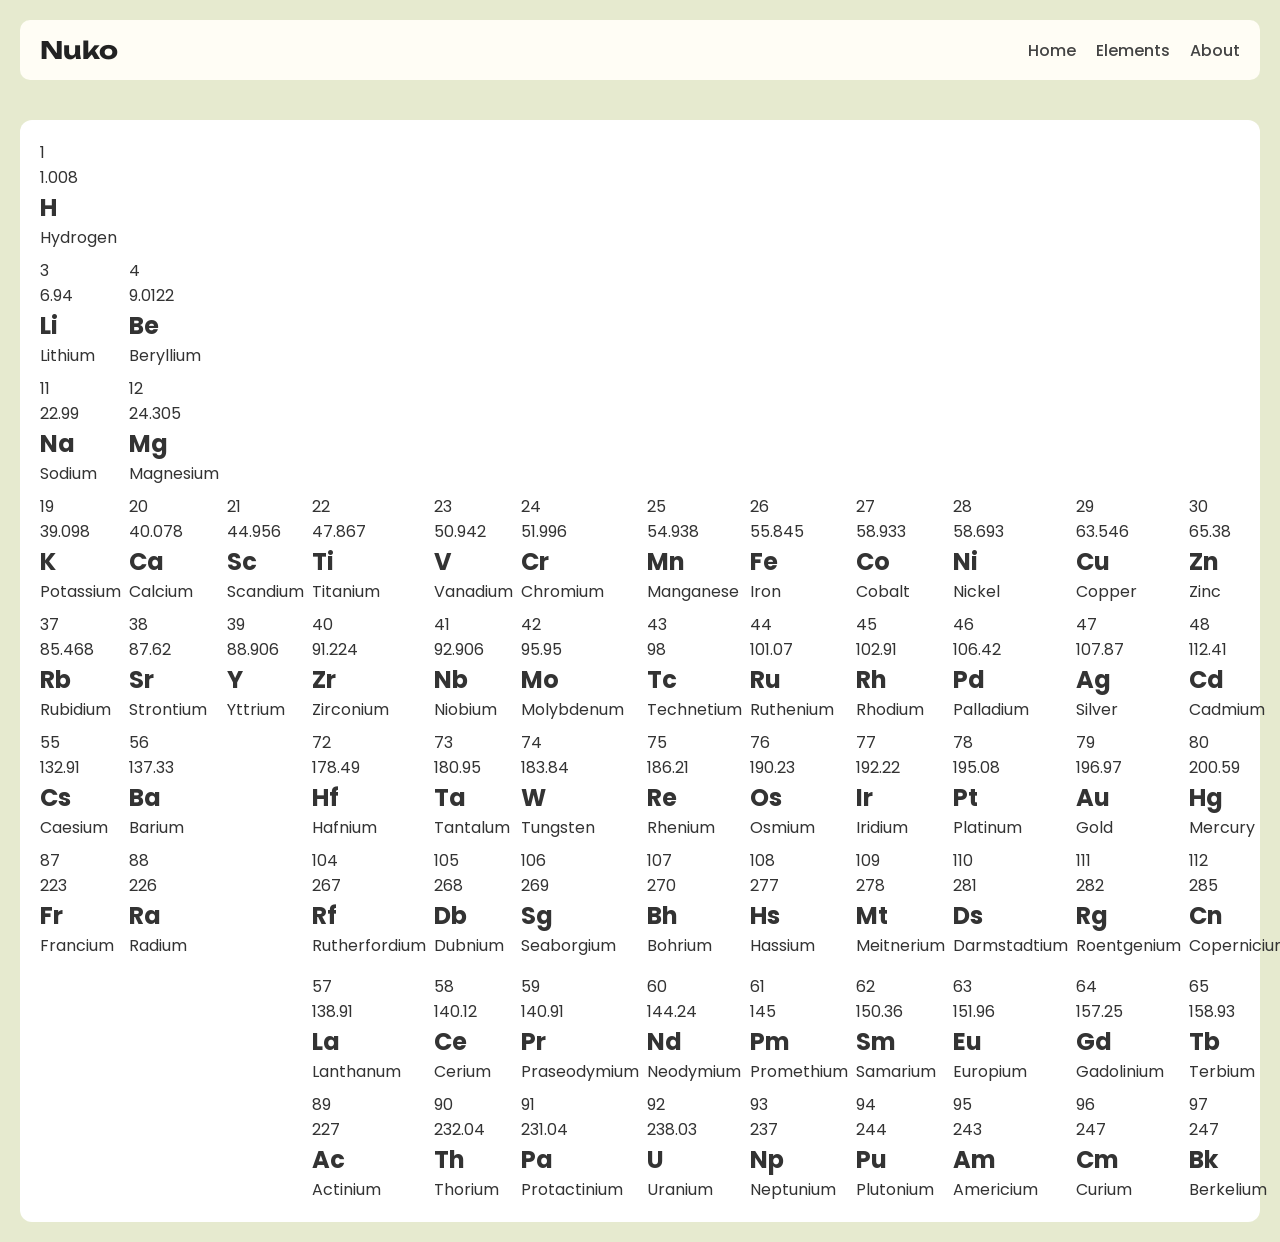
==== index.htm @ 8579da16 "first commit" ====
<!doctype html>
<html lang="en">

<head>
    <meta charset="UTF-8" />
    <meta name="viewport" content="width=device-width, initial-scale=1.0" />
    <title>Nuko - Periodic Table</title>

    <!-- Google Fonts -->
    <link href="https://fonts.googleapis.com/css2?family=Poppins:wght@300;400;600&family=Unbounded:wght@400;600&display=swap" rel="stylesheet" />

    <!-- CSS -->
    <link rel="stylesheet" href="CSS/style.css" />
    <link rel="stylesheet" href="CSS/navbar.css" />
    <link rel="stylesheet" href="CSS/splash.css" />
    <link rel="stylesheet" href="CSS/elements.css" />
    <link rel="stylesheet" href="CSS/layout.css" />
</head>

<body>

    <!-- Splash Screen -->
    <div class="splash">
        <h1 class="logo">Nuko</h1>
    </div>

    <!-- Main Content -->
    <div class="container">

        <!-- Navbar -->
        <header class="navbar">
            <div class="nav-left">
                <h1 class="logo">Nuko</h1>
            </div>

            <div class="nav-right">
                <a href="#">Home</a>
                <a href="#">Elements</a>
                <a href="#">About</a>
            </div>
        </header>

        <!-- Table -->
        <main>
            <section class="table-area">
                <div id="table"></div>
            </section>
        </main>

    </div>

    <!-- IMPORTANT: data FIRST, then script -->
    <script src="JS/data.js"></script>
    <script src="JS/script.js"></script>

</body>

</html>
---- CSS/style.css ----
/* RESET */
* {
    margin: 0;
    padding: 0;
    box-sizing: border-box;
}

/* GLOBAL BODY */
body {
    font-family: 'Poppins', sans-serif;
    background-color: #e6eacf;
    color: #333;
}

/* MAIN CONTAINER */
.container {
    padding: 20px;
}

/* HEADER TEXT (ONLY IF STILL USED OUTSIDE NAVBAR) */
header h1 {
    font-family: 'Unbounded', cursive;
    font-size: 2rem;
}

header p {
    color: #777;
    margin-top: 5px;
}

/* TABLE AREA WRAPPER */
.table-area {
    margin-top: 40px;
    background: #ffffff;
    padding: 20px;
    border-radius: 12px;
    min-height: 400px;
}
---- CSS/navbar.css ----
/* NAVBAR */

.navbar {
    display: flex;
    justify-content: space-between;
    align-items: center;
    padding: 15px 20px;
    background: #fffdf5;
    border-radius: 10px;
}

/* Logo */
.navbar .logo {
    font-family: 'Unbounded', cursive;
    font-size: 1.5rem;
    color: #222;
}

/* Nav links */
.nav-right {
    display: flex;
    gap: 20px;
}

.nav-right a {
    text-decoration: none;
    color: #444;
    font-weight: 500;
    transition: 0.2s ease;
}

.nav-right a:hover {
    color: #000;
}
---- CSS/splash.css ----
/* SPLASH SCREEN */

.splash {
    position: fixed;
    top: 0;
    left: 0;
    width: 100%;
    height: 100vh;
    background: #e6eacf;
    display: none;
    flex-direction: column;
    justify-content: center;
    align-items: center;
    z-index: 1000;
}

/* Logo */
.splash .logo {
    font-family: 'Unbounded', cursive;
    font-size: 3rem;
    color: #222;
}

/* Optional tagline */
.splash .tagline {
    margin-top: 10px;
    font-size: 1rem;
    color: #666;
}

/* Hidden state (for JS later) */
.splash.hide {
    opacity: 0;
    visibility: hidden;
    transition: 0.5s ease;
}
---- CSS/layout.css ----
#table {
    display: grid;
    grid-template-columns: repeat(18, 1fr);
    gap: 8px;
    align-items: stretch;
}
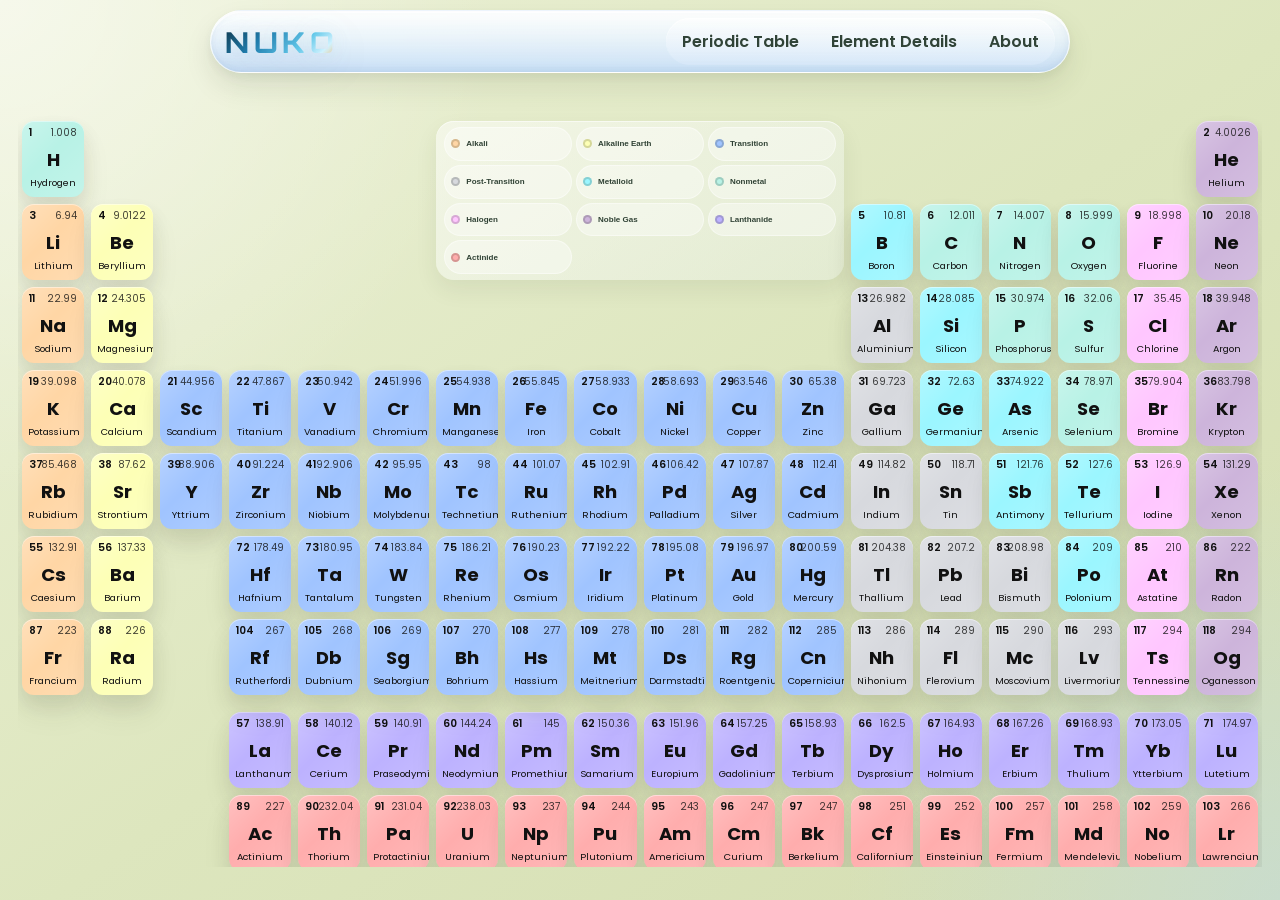
==== commit 67ddfc1a: "half completed" ====
--- a/index.htm
+++ b/index.htm
@@ -6,53 +6,43 @@
     <meta name="viewport" content="width=device-width, initial-scale=1.0" />
     <title>Nuko - Periodic Table</title>
 
-    <!-- Google Fonts -->
-    <link href="https://fonts.googleapis.com/css2?family=Poppins:wght@300;400;600&family=Unbounded:wght@400;600&display=swap" rel="stylesheet" />
+    <link href="https://fonts.googleapis.com/css2?family=Orbitron:wght@600;800&family=Poppins:wght@300;400;600&family=Unbounded:wght@400;600&display=swap" rel="stylesheet" />
 
-    <!-- CSS -->
     <link rel="stylesheet" href="CSS/style.css" />
     <link rel="stylesheet" href="CSS/navbar.css" />
     <link rel="stylesheet" href="CSS/splash.css" />
-    <link rel="stylesheet" href="CSS/elements.css" />
+    <link rel="stylesheet" href="CSS/element.css" />
+    <link rel="stylesheet" href="CSS/legend.css" />
     <link rel="stylesheet" href="CSS/layout.css" />
 </head>
 
 <body>
-
-    <!-- Splash Screen -->
     <div class="splash">
         <h1 class="logo">Nuko</h1>
     </div>
 
-    <!-- Main Content -->
     <div class="container">
-
-        <!-- Navbar -->
         <header class="navbar">
             <div class="nav-left">
                 <h1 class="logo">Nuko</h1>
             </div>
 
-            <div class="nav-right">
-                <a href="#">Home</a>
-                <a href="#">Elements</a>
+            <nav class="nav-right">
+                <a href="index.htm">Periodic Table</a>
+                <a href="element.htm">Element Details</a>
                 <a href="#">About</a>
-            </div>
+            </nav>
         </header>
 
-        <!-- Table -->
         <main>
             <section class="table-area">
                 <div id="table"></div>
             </section>
         </main>
-
     </div>
 
-    <!-- IMPORTANT: data FIRST, then script -->
     <script src="JS/data.js"></script>
     <script src="JS/script.js"></script>
-
 </body>
 
-</html>+</html>
--- a/CSS/style.css
+++ b/CSS/style.css
@@ -1,23 +1,38 @@
-/* RESET */
 * {
     margin: 0;
     padding: 0;
     box-sizing: border-box;
 }
 
-/* GLOBAL BODY */
+:root {
+    --page-bg: #e6eacf;
+    --panel-bg: rgba(255, 252, 244, 0.74);
+    --panel-stroke: rgba(255, 255, 255, 0.38);
+    --shadow-soft: 0 18px 40px rgba(56, 64, 33, 0.12);
+    --shadow-strong: 0 24px 50px rgba(56, 64, 33, 0.18);
+}
+
 body {
     font-family: 'Poppins', sans-serif;
-    background-color: #e6eacf;
+    background:
+        radial-gradient(circle at top left, rgba(255, 255, 255, 0.5), transparent 32%),
+        radial-gradient(circle at bottom right, rgba(181, 218, 255, 0.35), transparent 28%),
+        linear-gradient(145deg, #edf2d8 0%, #dde6be 52%, #d4ddb1 100%);
     color: #333;
+    min-height: 100vh;
+    overflow: hidden;
 }
 
-/* MAIN CONTAINER */
 .container {
-    padding: 20px;
+    width: min(1600px, 100%);
+    margin: 0 auto;
+    min-height: 100vh;
+    padding: 10px 18px 8px;
+    display: flex;
+    flex-direction: column;
+    animation: page-rise 1s ease both;
 }
 
-/* HEADER TEXT (ONLY IF STILL USED OUTSIDE NAVBAR) */
 header h1 {
     font-family: 'Unbounded', cursive;
     font-size: 2rem;
@@ -28,11 +43,54 @@
     margin-top: 5px;
 }
 
-/* TABLE AREA WRAPPER */
 .table-area {
     margin-top: 40px;
-    background: #ffffff;
-    padding: 20px;
-    border-radius: 12px;
-    min-height: 400px;
-}+    background: transparent;
+    padding: 4px 2px 2px;
+    border-radius: 0;
+    min-height: 0;
+    overflow: hidden;
+    border: none;
+    box-shadow: none;
+    backdrop-filter: none;
+}
+
+main {
+    flex: 1;
+    min-height: 0;
+    overflow: hidden;
+}
+
+@keyframes page-rise {
+    from {
+        opacity: 0;
+        transform: translateY(18px);
+    }
+
+    to {
+        opacity: 1;
+        transform: translateY(0);
+    }
+}
+
+@media (max-width: 900px) {
+    .container {
+        padding: 8px 12px 6px;
+        min-height: 100vh;
+    }
+
+    main {
+        overflow: hidden;
+    }
+}
+
+@media (max-width: 600px) {
+    .container {
+        padding: 8px 8px 4px;
+    }
+
+    .table-area {
+        margin-top: 24px;
+        padding: 6px 0 0;
+    }
+}
--- a/CSS/navbar.css
+++ b/CSS/navbar.css
@@ -1,34 +1,95 @@
-/* NAVBAR */
-
 .navbar {
     display: flex;
     justify-content: space-between;
     align-items: center;
-    padding: 15px 20px;
-    background: #fffdf5;
-    border-radius: 10px;
+    gap: 16px;
+    padding: 7px 14px;
+    background:
+        linear-gradient(180deg, rgba(255, 255, 255, 0.96) 0%, rgba(234, 244, 255, 0.88) 44%, rgba(198, 222, 249, 0.92) 100%);
+    border-radius: 999px;
+    border: 1px solid rgba(255, 255, 255, 0.65);
+    box-shadow:
+        inset 0 2px 0 rgba(255, 255, 255, 0.78),
+        inset 0 -2px 8px rgba(116, 152, 189, 0.18),
+        0 14px 28px rgba(56, 67, 36, 0.1),
+        0 4px 12px rgba(56, 67, 36, 0.06);
+    backdrop-filter: blur(18px);
+    animation: nav-float 0.9s ease both;
+    z-index: 20;
+    width: min(860px, 100%);
+    margin: 0 auto;
 }
 
-/* Logo */
 .navbar .logo {
-    font-family: 'Unbounded', cursive;
-    font-size: 1.5rem;
-    color: #222;
+    font-family: 'Orbitron', sans-serif;
+    font-size: 1.8rem;
+    font-weight: 800;
+    letter-spacing: 0.16em;
+    text-transform: uppercase;
+    background: linear-gradient(135deg, #0d3144 0%, #1f7cad 34%, #65c9ea 66%, #d4f4ff 84%, #ffb65e 100%);
+    -webkit-background-clip: text;
+    background-clip: text;
+    color: transparent;
+    text-shadow: 0 0 24px rgba(101, 201, 234, 0.18);
+    filter: drop-shadow(0 10px 20px rgba(13, 49, 68, 0.14));
+    position: relative;
 }
 
-/* Nav links */
 .nav-right {
     display: flex;
-    gap: 20px;
+    gap: 8px;
+    flex-wrap: wrap;
+    padding: 4px;
+    border-radius: 999px;
+    background: linear-gradient(180deg, rgba(255, 255, 255, 0.55), rgba(225, 238, 252, 0.36));
+    box-shadow: inset 0 1px 0 rgba(255, 255, 255, 0.66);
 }
 
 .nav-right a {
     text-decoration: none;
-    color: #444;
-    font-weight: 500;
-    transition: 0.2s ease;
+    color: #304337;
+    font-weight: 600;
+    padding: 7px 12px;
+    border-radius: 999px;
+    transition: transform 0.35s ease, box-shadow 0.35s ease, background 0.35s ease, color 0.35s ease;
 }
 
 .nav-right a:hover {
-    color: #000;
-}+    color: #12232c;
+    background: linear-gradient(135deg, rgba(255, 255, 255, 0.96), rgba(220, 238, 255, 0.8));
+    box-shadow:
+        inset 0 1px 0 rgba(255, 255, 255, 0.7),
+        0 10px 20px rgba(56, 67, 36, 0.12);
+    transform: translateY(-2px) scale(1.02);
+}
+
+@keyframes nav-float {
+    from {
+        opacity: 0;
+        transform: translateY(-14px) scale(0.98);
+    }
+
+    to {
+        opacity: 1;
+        transform: translateY(0) scale(1);
+    }
+}
+
+@media (max-width: 700px) {
+    .navbar {
+        flex-direction: column;
+        align-items: flex-start;
+        border-radius: 24px;
+        width: 100%;
+    }
+
+    .navbar .logo {
+        font-size: 1.45rem;
+        letter-spacing: 0.14em;
+    }
+
+    .nav-right {
+        gap: 12px;
+        border-radius: 18px;
+    }
+}
--- a/CSS/splash.css
+++ b/CSS/splash.css
@@ -1,36 +1,33 @@
-/* SPLASH SCREEN */
-
 .splash {
     position: fixed;
-    top: 0;
-    left: 0;
-    width: 100%;
-    height: 100vh;
+    inset: 0;
     background: #e6eacf;
     display: none;
-    flex-direction: column;
     justify-content: center;
     align-items: center;
     z-index: 1000;
 }
 
-/* Logo */
 .splash .logo {
     font-family: 'Unbounded', cursive;
     font-size: 3rem;
     color: #222;
 }
 
-/* Optional tagline */
 .splash .tagline {
     margin-top: 10px;
     font-size: 1rem;
     color: #666;
 }
 
-/* Hidden state (for JS later) */
 .splash.hide {
     opacity: 0;
     visibility: hidden;
     transition: 0.5s ease;
-}+}
+
+@media (max-width: 600px) {
+    .splash .logo {
+        font-size: 2.2rem;
+    }
+}
--- a/CSS/element.css
+++ b/CSS/element.css
@@ -0,0 +1,223 @@
+.element {
+    position: relative;
+    --row-shift: 0px;
+    border-radius: 12px;
+    padding: 10px 8px 9px;
+    color: #111;
+    display: flex;
+    flex-direction: column;
+    justify-content: center;
+    align-items: center;
+    border: none;
+    box-shadow:
+        inset 0 1px 0 rgba(255, 255, 255, 0.45),
+        0 10px 18px rgba(55, 63, 38, 0.1),
+        0 18px 30px rgba(55, 63, 38, 0.07);
+    transition: transform 0.38s cubic-bezier(0.22, 1, 0.36, 1), box-shadow 0.38s cubic-bezier(0.22, 1, 0.36, 1), filter 0.28s ease, opacity 0.28s ease;
+    overflow: hidden;
+    cursor: pointer;
+    transform-style: preserve-3d;
+    animation: element-rise 0.8s ease both;
+    transform: translateY(var(--row-shift));
+}
+
+.element:hover {
+    transform: perspective(900px) rotateX(6deg) rotateY(-5deg) translateY(calc(var(--row-shift) - 7px)) scale(1.03);
+    box-shadow:
+        inset 0 1px 0 rgba(255, 255, 255, 0.62),
+        0 16px 24px rgba(46, 56, 29, 0.14),
+        0 24px 38px rgba(46, 56, 29, 0.18);
+    filter: saturate(1.06) brightness(1.02);
+}
+
+#table.is-filtering .element {
+    opacity: 0.34;
+    filter: grayscale(0.12) saturate(0.82);
+}
+
+#table.is-filtering .element.is-match {
+    opacity: 1;
+    filter: saturate(1.14) brightness(1.05);
+    box-shadow:
+        inset 0 1px 0 rgba(255, 255, 255, 0.62),
+        0 16px 28px rgba(35, 46, 24, 0.18),
+        0 22px 34px rgba(35, 46, 24, 0.12);
+}
+
+.element::before {
+    content: "";
+    position: absolute;
+    inset: 0;
+    background: linear-gradient(135deg, rgba(255, 255, 255, 0.3), transparent 44%, rgba(255, 255, 255, 0.18));
+    opacity: 0.8;
+    pointer-events: none;
+}
+
+.element::after {
+    content: "";
+    position: absolute;
+    inset: auto 12% 8px;
+    height: 12px;
+    background: radial-gradient(circle, rgba(28, 35, 20, 0.18), transparent 72%);
+    filter: blur(6px);
+    opacity: 0;
+    transition: opacity 0.42s ease;
+    pointer-events: none;
+}
+
+.element:hover::after {
+    opacity: 1;
+}
+
+.element .number {
+    position: absolute;
+    top: 7px;
+    left: 7px;
+    font-size: 0.66rem;
+    font-weight: 600;
+    line-height: 1;
+}
+
+.element .mass {
+    position: absolute;
+    top: 7px;
+    right: 7px;
+    font-size: 0.62rem;
+    opacity: 0.8;
+    text-align: right;
+    line-height: 1;
+}
+
+.element .symbol {
+    font-size: 1.14rem;
+    font-weight: 700;
+    line-height: 1;
+    text-align: center;
+    margin-top: 2px;
+    position: relative;
+    z-index: 1;
+}
+
+.element .name {
+    font-size: 0.6rem;
+    text-align: center;
+    line-height: 1.1;
+    margin-top: 0;
+    width: 100%;
+    position: absolute;
+    left: 50%;
+    bottom: 8px;
+    transform: translateX(-50%);
+    padding: 0 6px;
+    z-index: 1;
+    text-wrap: balance;
+}
+
+/* Colors */
+.nonmetal {
+    background: #b8f2e6;
+}
+
+.noble-gas {
+    background: #cdb4db;
+}
+
+.alkali-metal {
+    background: #ffd6a5;
+}
+
+.alkaline-earth-metal {
+    background: #fdffb6;
+}
+
+.transition-metal {
+    background: #a0c4ff;
+}
+
+.post-transition-metal {
+    background: #d7d9de;
+}
+
+.metalloid {
+    background: #9bf6ff;
+}
+
+.halogen {
+    background: #ffc6ff;
+}
+
+.lanthanide {
+    background: #bdb2ff;
+}
+
+.actinide {
+    background: #ffadad;
+}
+
+@keyframes element-rise {
+    from {
+        opacity: 0;
+        transform: translateY(calc(var(--row-shift) + 14px)) scale(0.96);
+    }
+
+    to {
+        opacity: 1;
+        transform: translateY(var(--row-shift)) scale(1);
+    }
+}
+
+@media (max-width: 900px) {
+    .element {
+        border-radius: 10px;
+        padding: 8px 6px 7px;
+    }
+
+    .element .number {
+        font-size: 0.58rem;
+        top: 6px;
+        left: 6px;
+    }
+
+    .element .mass {
+        font-size: 0.54rem;
+        top: 6px;
+        right: 6px;
+    }
+
+    .element .symbol {
+        font-size: 0.86rem;
+    }
+
+    .element .name {
+        font-size: 0.44rem;
+        bottom: 6px;
+    }
+}
+
+@media (max-width: 600px) {
+    .element {
+        border-radius: 8px;
+        padding: 5px 4px 5px;
+    }
+
+    .element .number {
+        font-size: 0.38rem;
+        top: 4px;
+        left: 4px;
+    }
+
+    .element .mass {
+        font-size: 0.34rem;
+        top: 4px;
+        right: 4px;
+    }
+
+    .element .symbol {
+        font-size: 0.6rem;
+    }
+
+    .element .name {
+        font-size: 0.3rem;
+        bottom: 4px;
+    }
+}
--- a/CSS/legend.css
+++ b/CSS/legend.css
@@ -0,0 +1,113 @@
+.legend-panel {
+    grid-column: 7 / span 6;
+    grid-row: 1 / span 2;
+    align-self: stretch;
+    display: grid;
+    grid-template-columns: repeat(3, minmax(0, 1fr));
+    gap: 4px;
+    padding: 6px 8px;
+    border-radius: 18px;
+    background: linear-gradient(145deg, rgba(255, 255, 255, 0.5), rgba(237, 244, 248, 0.3));
+    box-shadow:
+        inset 0 1px 0 rgba(255, 255, 255, 0.58),
+        0 10px 22px rgba(52, 61, 37, 0.08);
+}
+
+.legend-item {
+    display: flex;
+    align-items: center;
+    gap: 6px;
+    min-width: 0;
+    padding: 4px 6px;
+    border-radius: 999px;
+    background: rgba(255, 255, 255, 0.38);
+    border: 1px solid rgba(255, 255, 255, 0.42);
+    cursor: pointer;
+    transition: transform 0.25s ease, background-color 0.25s ease, box-shadow 0.25s ease, opacity 0.25s ease;
+}
+
+.legend-item:hover,
+.legend-item.is-active {
+    transform: translateY(-2px);
+    background: rgba(255, 255, 255, 0.62);
+    box-shadow: 0 10px 18px rgba(40, 50, 28, 0.1);
+}
+
+.legend-swatch {
+    width: 9px;
+    height: 9px;
+    border-radius: 999px;
+    flex: 0 0 auto;
+    border: 2px solid rgba(28, 38, 21, 0.18);
+}
+
+.legend-label {
+    font-size: 0.5rem;
+    font-weight: 600;
+    color: #2f4134;
+    white-space: nowrap;
+    overflow: hidden;
+    text-overflow: ellipsis;
+}
+
+.legend-item[data-filter="alkali-metal"] .legend-swatch {
+    background: #ffd6a5;
+}
+
+.legend-item[data-filter="alkaline-earth-metal"] .legend-swatch {
+    background: #fdffb6;
+}
+
+.legend-item[data-filter="transition-metal"] .legend-swatch {
+    background: #a0c4ff;
+}
+
+.legend-item[data-filter="post-transition-metal"] .legend-swatch {
+    background: #d7d9de;
+}
+
+.legend-item[data-filter="metalloid"] .legend-swatch {
+    background: #9bf6ff;
+}
+
+.legend-item[data-filter="nonmetal"] .legend-swatch {
+    background: #b8f2e6;
+}
+
+.legend-item[data-filter="halogen"] .legend-swatch {
+    background: #ffc6ff;
+}
+
+.legend-item[data-filter="noble-gas"] .legend-swatch {
+    background: #cdb4db;
+}
+
+.legend-item[data-filter="lanthanide"] .legend-swatch {
+    background: #bdb2ff;
+}
+
+.legend-item[data-filter="actinide"] .legend-swatch {
+    background: #ffadad;
+}
+
+@media (max-width: 900px) {
+    .legend-panel {
+        grid-column: 7 / span 6;
+        gap: 2px;
+        padding: 4px 5px;
+    }
+
+    .legend-item {
+        padding: 3px 4px;
+    }
+
+    .legend-label {
+        font-size: 0.38rem;
+    }
+}
+
+@media (max-width: 600px) {
+    .legend-panel {
+        display: none;
+    }
+}
--- a/CSS/layout.css
+++ b/CSS/layout.css
@@ -1,6 +1,28 @@
 #table {
     display: grid;
-    grid-template-columns: repeat(18, 1fr);
-    gap: 8px;
-    align-items: stretch;
-}+    grid-template-columns: repeat(18, minmax(0, 1fr));
+    grid-auto-rows: clamp(52px, calc((100vh - 176px) / 9), 76px);
+    gap: 7px;
+    width: 100%;
+    min-width: 0;
+    max-width: 100%;
+    padding: 4px 2px;
+    align-content: start;
+}
+
+@media (max-width: 900px) {
+    #table {
+        grid-template-columns: repeat(18, minmax(0, 1fr));
+        grid-auto-rows: clamp(42px, calc((100vh - 164px) / 9), 63px);
+        gap: 4px;
+    }
+}
+
+@media (max-width: 600px) {
+    #table {
+        grid-template-columns: repeat(18, minmax(0, 1fr));
+        grid-auto-rows: clamp(30px, calc((100vh - 146px) / 9), 42px);
+        gap: 2px;
+        padding: 0;
+    }
+}
